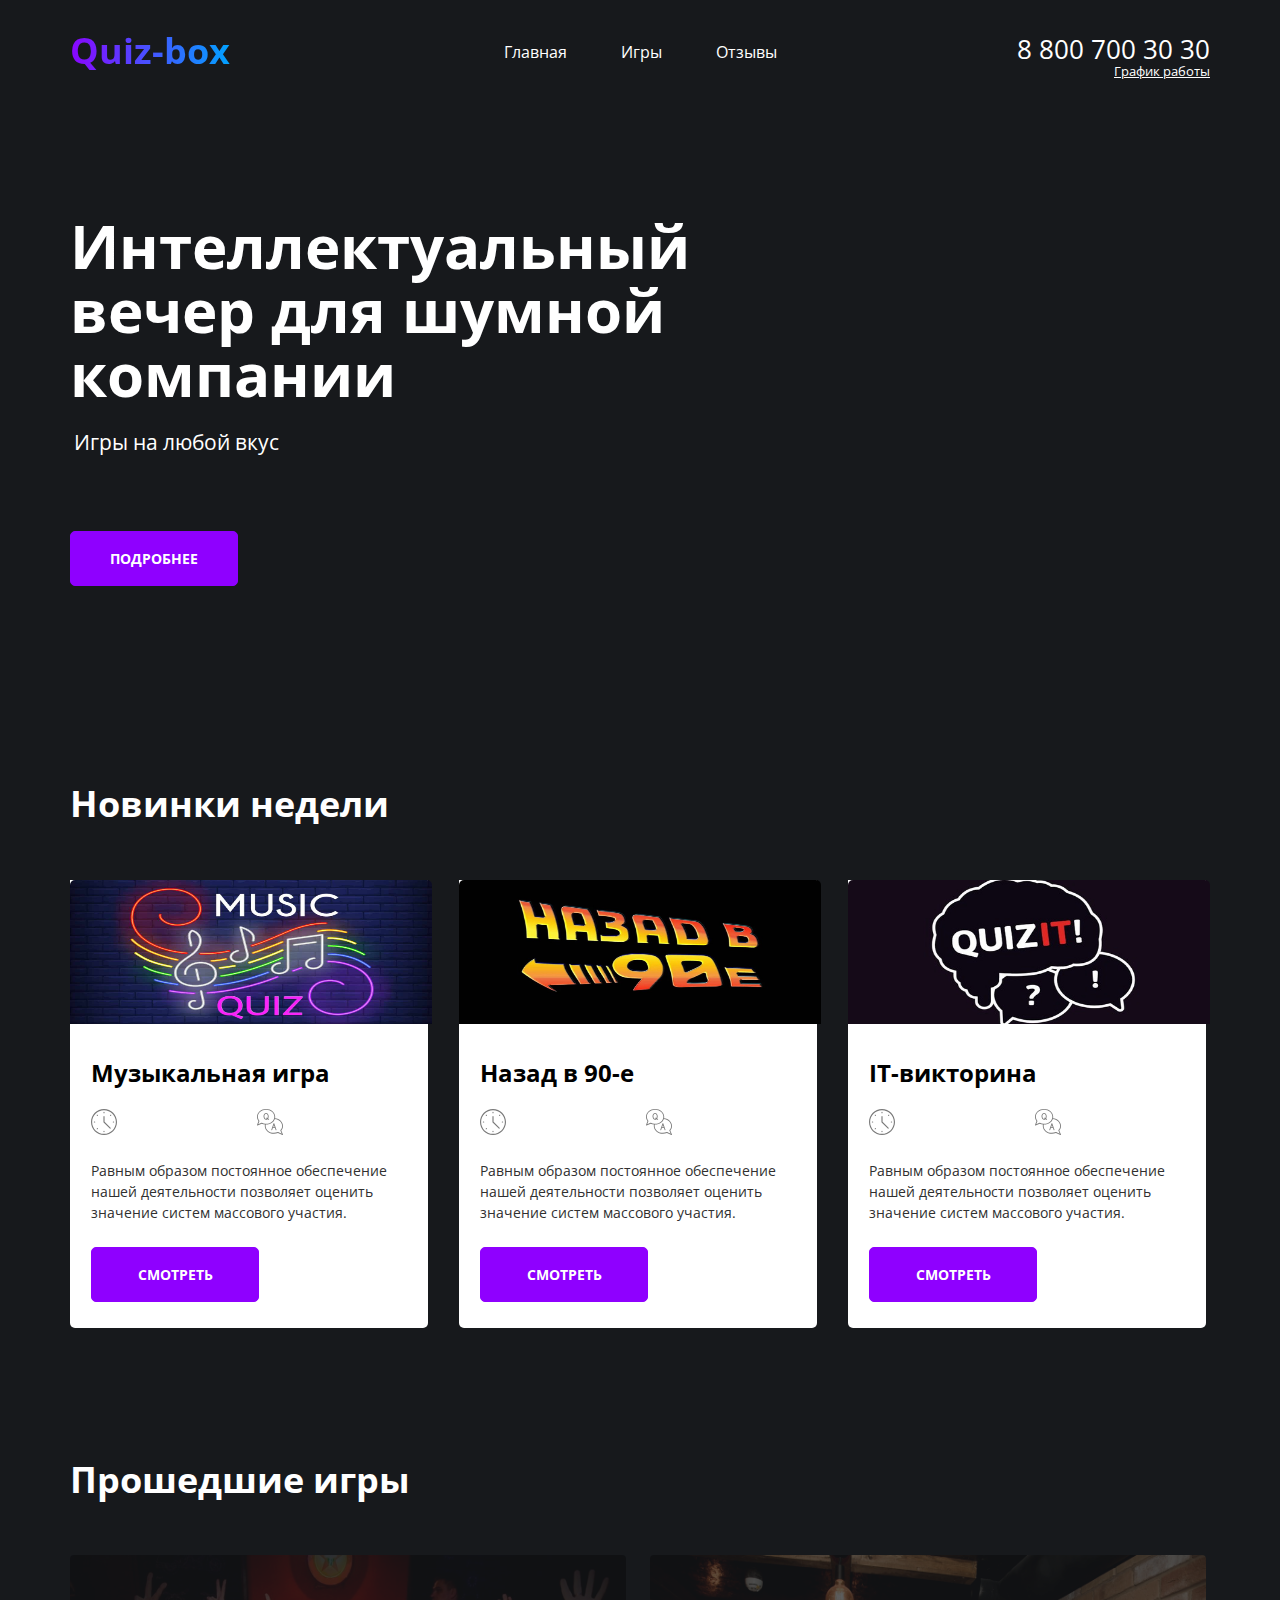
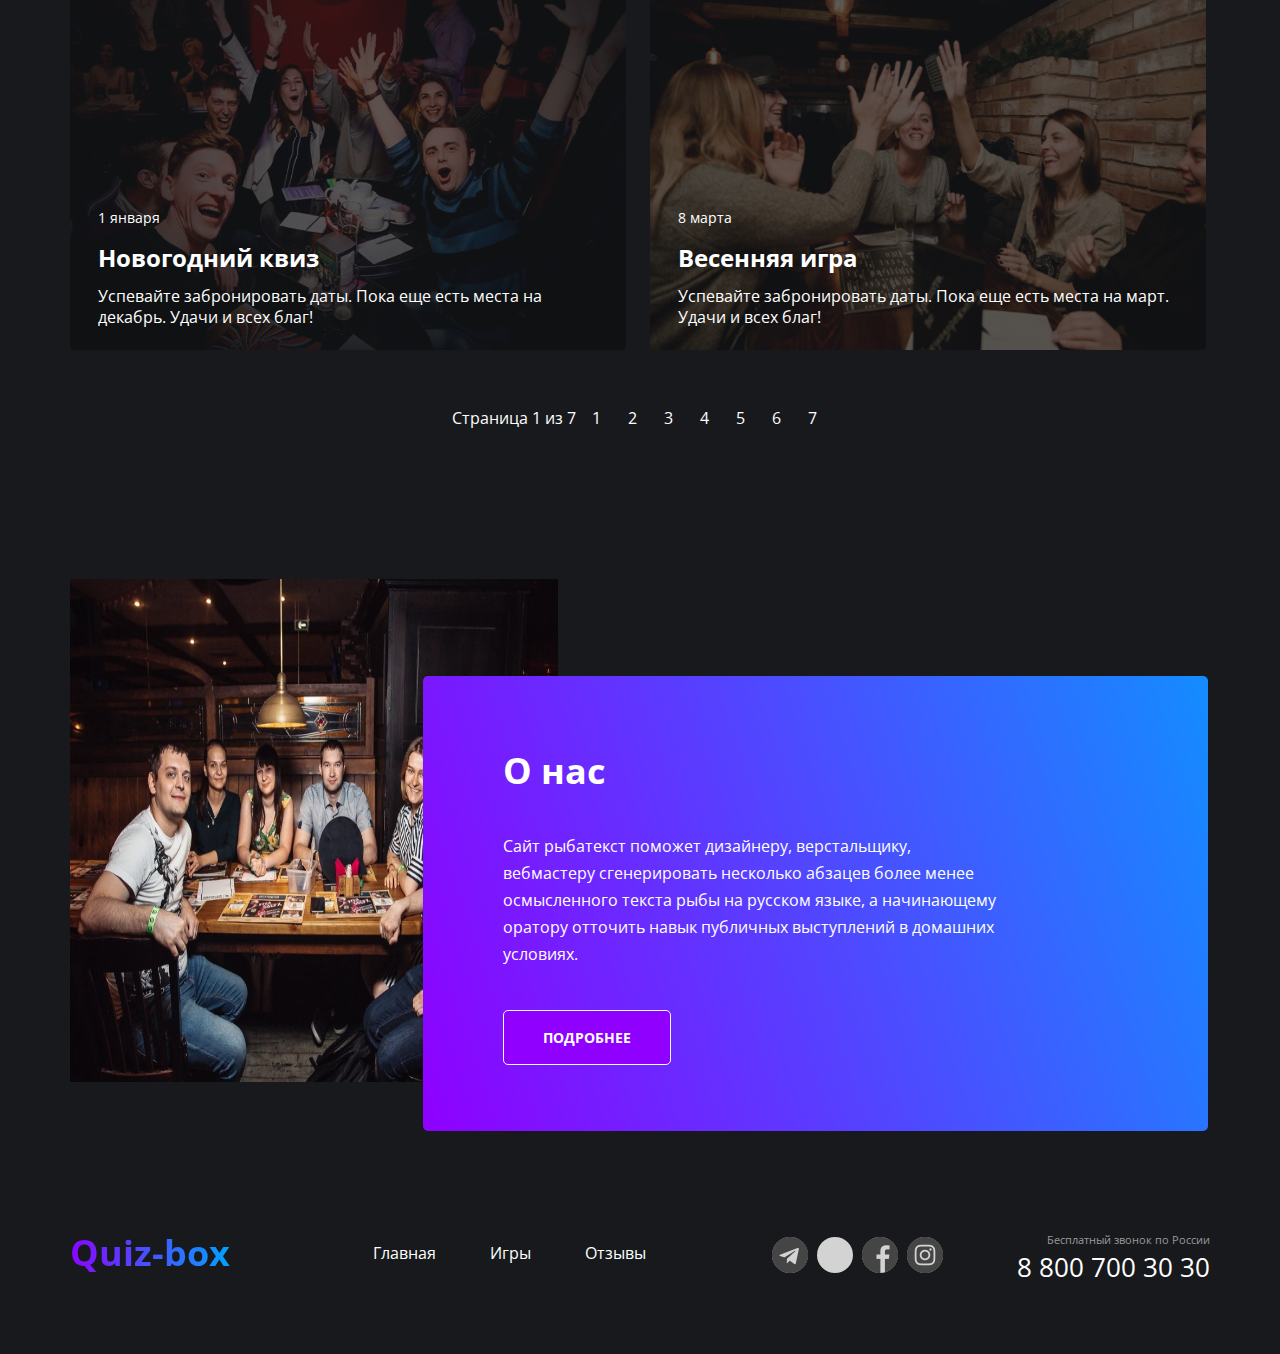
==== index.html @ 360cbf53 "Add files via upload" ====
<!DOCTYPE html>
<html lang="ru">

<head>
    <meta charset="UTF-8">
    <meta name="viewport" content="width=device-width, initial-scale=1.0">
    <link rel="preconnect" href="https://fonts.googleapis.com">
    <link rel="preconnect" href="https://fonts.gstatic.com" crossorigin>
    <link href="https://fonts.googleapis.com/css2?family=Open+Sans:ital,wght@0,400;0,700;1,600&display=swap"
        rel="stylesheet">
    <link rel="stylesheet" href="main.css">
    <title>Quiz_box</title>
</head>

<body>
    <div class="wrapper main-page-wrapper">
        <div class="container">
            <header class="header">
                <div class="logo">
                    <a href="" class="logo__link">Quiz-box</a>
                </div>
                <nav class="menu">
                    <ul class="menu__list">
                        <li class="menu__item">
                            <a href="#" class="menu__link">Главная</a>
                        </li>
                        <li class="menu__item">
                            <a href="#" class="menu__link">Игры</a>
                        </li>
                        <li class="menu__item">
                            <a href="#" class="menu__link">Отзывы</a>
                        </li>
                    </ul>
                </nav>
                <address class="contacts">
                    <a href="tel:+78007003030" class="contacts__tel">8 800 700 30 30</a>
                    <span class="contacts__graf">График работы</span>
                    <!--<img src="#" alt="" class="contacts__icon">
                <span class="contacts__work-time">пн-вс 09:00-20:00 <br>Обед: 14:00-14:30</span>
                -->
                </address>
            </header>
            <main class="main">
                <section class="preview">
                    <h1 class="preview__title">Интеллектуальный вечер для шумной компании</h1>
                    <div class="preview__info">
                        <p>Игры на любой вкус</p>
                    </div>
                    <div class="preview__button">
                        <button class="button">подробнее</button>
                    </div>
                </section>
                <section class="new-in-the-week">
                    <div class="new-in-the-week__title">
                        <h2 class="new-in-the-week__title-text">Новинки недели</h2>
                        <img src="icon\store-new-badges 1.svg" alt="NEW в снежинке" class="new-in-the-week__title-icon">
                    </div>
                    <ul class="new-in-the-week__list">
                        <li class="new-in-the-week__item">
                            <img src="img\music-quiz.jfif" alt="Ноты" class="new-in-the-week__image">
                            <div class="new-in-the-week__content">
                                <h3 class="new-in-the-week__subtitle">Музыкальная игра</h3>
                                <div class="new-in-the-week__options">
                                    <div class="new-in-the-week__options-item">
                                        <img src="icon\clock (2) 1.svg" alt="" class="new-in-the-week__options-icon">
                                        <span class="new-in-the-week__options-text">90 минут</span>
                                    </div>
                                    <div class="new-in-the-week__options-item">
                                        <img src="icon\qa (1) 1.svg" alt="" class="new-in-the-week__options-icon">
                                        <span class="new-in-the-week__options-text">70 вопросов</span>
                                    </div>
                                </div>
                                <div class="new-in-the-week__text">
                                    <p>Равным образом постоянное обеспечение
                                        нашей деятельности позволяет оценить
                                        значение систем массового участия.</p>
                                </div>
                                <div class="new-in-the-week__button">
                                    <button class="button button--border">смотреть</button>
                                </div>
                            </div>
                        </li>
                        <li class="new-in-the-week__item">
                            <img src="img\back90.jfif" alt="Назад в 90-е" class="new-in-the-week__image">
                            <div class="new-in-the-week__content">
                                <h3 class="new-in-the-week__subtitle">Назад в 90-е</h3>
                                <div class="new-in-the-week__options">
                                    <div class="new-in-the-week__options-item">
                                        <img src="icon\clock (2) 1.svg" alt="" class="new-in-the-week__options-icon">
                                        <span class="new-in-the-week__options-text">90 минут</span>
                                    </div>
                                    <div class="new-in-the-week__options-item">
                                        <img src="icon\qa (1) 1.svg" alt="" class="new-in-the-week__options-icon">
                                        <span class="new-in-the-week__options-text">70 вопросов</span>
                                    </div>
                                </div>
                                <div class="new-in-the-week__text">
                                    <p>Равным образом постоянное обеспечение
                                        нашей деятельности позволяет оценить
                                        значение систем массового участия.</p>
                                </div>
                                <div class="new-in-the-week__button">
                                    <button class="button">смотреть</button>
                                </div>
                            </div>
                        </li>
                        <li class="new-in-the-week__item">
                            <img src="img\cloud.jfif" alt="Облака со знаками вопроса" class="new-in-the-week__image">
                            <div class="new-in-the-week__content">
                                <h3 class="new-in-the-week__subtitle">IT-викторина</h3>
                                <div class="new-in-the-week__options">
                                    <div class="new-in-the-week__options-item">
                                        <img src="icon\clock (2) 1.svg" alt="" class="new-in-the-week__options-icon">
                                        <span class="new-in-the-week__options-text">90 минут</span>
                                    </div>
                                    <div class="new-in-the-week__options-item">
                                        <img src="icon\qa (1) 1.svg" alt="" class="new-in-the-week__options-icon">
                                        <span class="new-in-the-week__options-text">70 вопросов</span>
                                    </div>
                                </div>
                                <div class="new-in-the-week__text">
                                    <p>Равным образом постоянное обеспечение
                                        нашей деятельности позволяет оценить
                                        значение систем массового участия.</p>
                                </div>
                                <div class="new-in-the-week__button">
                                    <button class="button button--border">смотреть</button>
                                </div>
                            </div>
                        </li>
                    </ul>
                </section>
                <section class="past-games">
                    <h2 class="past-games__title">Прошедшие игры</h2>
                    <ul class="past-games__list">
                        <li class="past-games__item">
                            <img src="img\kto-gde-quiz.jfif" alt="Ликующие люди" class="past-games__img">
                            <div class="past-games__content">
                                <time class="past-games__date">
                                    <span class="past-games__day">1</span>
                                    <span class="past-games__manth">января</span>
                                </time>
                                <h3 class="past-games__subtitle">Новогодний квиз</h3>
                                <p class="past-games__text">Успевайте забронировать даты. Пока еще есть места на
                                    декабрь. Удачи и всех благ!</p>
                            </div>
                        </li>
                        <li class="past-games__item">
                            <img src="img\team.jfif" alt="Команда" class="past-games__img">
                            <div class="past-games__content">
                                <time class="past-games__date">
                                    <span class="past-games__day">8</span>
                                    <span class="past-games__manth">марта</span>
                                </time>
                                <h3 class="past-games__subtitle">Весенняя игра</h3>
                                <p class="past-games__text">Успевайте забронировать даты. Пока еще есть места на март.
                                    Удачи и всех благ!</p>
                            </div>
                        </li>
                    </ul>
                    <div class="paginator">
                        <div class="paginator__display">Страница 1 из 7</div>
                        <ul class="paginator__list">
                            <li class="paginator__item">
                                <a href="#" class="paginator__link">1</a>
                            </li>
                            <li class="paginator__item">
                                <a href="#" class="paginator__link">2</a>
                            </li>
                            <li class="paginator__item">
                                <a href="#" class="paginator__link">3</a>
                            </li>
                            <li class="paginator__item">
                                <a href="#" class="paginator__link">4</a>
                            </li>
                            <li class="paginator__item">
                                <a href="#" class="paginator__link">5</a>
                            </li>
                            <li class="paginator__item">
                                <a href="#" class="paginator__link">6</a>
                            </li>
                            <li class="paginator__item">
                                <a href="#" class="paginator__link">7</a>
                            </li>
                        </ul>
                    </div>
                </section>
                <section class="about-us">
                    <img src="img\kviz_pliz.jfif" alt="Люди за столом" class="about-us__img">
                    <div class="about-us__content">
                        <h2 class="about-us__title">О нас</h2>
                        <p class="about-us__text">
                            Сайт рыбатекст поможет дизайнеру, верстальщику, вебмастеру
                            сгенерировать несколько абзацев более менее осмысленного
                            текста рыбы на русском языке, а начинающему оратору
                            отточить навык публичных выступлений в домашних
                            условиях.
                        </p>
                        <div class="about-us__button">
                            <button class="button">подробнее</button>
                        </div>
                    </div>
                </section>
            </main>
            <footer class="footer">
                <div class="footer-conteiner">
                    <div class="logo">
                        <a href="" class="logo__link">Quiz-box</a>
                    </div>
                    <nav class="menu">
                        <ul class="menu__list">
                            <li class="menu__item">
                                <a href="#" class="menu__link">Главная</a>
                            </li>
                            <li class="menu__item">
                                <a href="#" class="menu__link">Игры</a>
                            </li>
                            <li class="menu__item">
                                <a href="#" class="menu__link">Отзывы</a>
                            </li>
                        </ul>
                    </nav>
                    <div class="socials">
                        <ul class="socials__list">
                            <li class="socials__item socials__item--icon--telegram">
                                <a href="#" class="socials__link">
                                    <!--<img src="img\telegram.png" alt="" class="socials__icon">-->
                                </a>
                            </li>
                            <li class="socials__item socials__item--icon--vk">
                                <a href="#" class="socials__link">
                                    <!--<img src="img\vk.png" alt="" class="socials__icon">-->
                                </a>
                            </li>
                            <li class="socials__item socials__item--icon--facebook">
                                <a href="#" class="socials__link">
                                    <!--<img src="img\facebook" alt="" class="socials__icon">-->
                                </a>
                            </li>
                            <li class="socials__item socials__item--icon--instagram">
                                <a href="#" class="socials__link">
                                    <!--<img src="img\instagram" alt="" class="socials__icon">-->
                                </a>
                            </li>
                        </ul>
                    </div>
                    <address class="contacts">
                        <div class="contacts__free-call">Бесплатный звонок по России</div>
                        <a href="tel:+78007003030" class="contacts__tel">8 800 700 30 30</a>
                    </address>
                </div>
            </footer>
        </div>
    </div>
</body>

</html>
---- main.css ----
* {
    box-sizing: border-box;
}

h1, h2, h3, h4, h5, p {
    margin: 0;
}

a {
    text-decoration: none;
    color: #fff;
}

ul {
    padding: 0;
    margin: 0;
}

ul li {
    list-style: none;
}

address {
    font-style: normal;
}

.wrapper {
   /* position: relative; */
    background: #17191C;
    color: #fff;
}

.main-page-wrapper {
    /* background: url("img/fon1.jfif") center top no-repeat, url("img/fon2.jfif") center bottom no-repeat; */
 }

.container {
    width: 1140px;
    margin: 0 auto;
}

body {
    margin: 0;
    font-family: 'Open Sans', Helvetica, sans-serif;
    font-weight: 400;
    font-size: 16px;
    line-height: 1.42;    
    -webkit-font-smoothing: antialiased;
    -moz-osx-font-smoothing: grayscale;
}

button {
    background: transparent;
    padding: 0;
    border: 1px solid transparent;
}

.header {
    position: relative;
    height: 80px;
    /* margin-left: 390px;
    margin-right: 389px; */
    margin-bottom: 134px;
}

.logo {
    display: block;
    position: absolute;
    top: 25px;
    left: 0px;
    font-size: 36px;
    font-weight: 700;
    }

.logo__link {
    background: linear-gradient(88deg, #8F00FF -2.44%, #00A3FF 100%);
    background-clip: text;
    -webkit-background-clip: text;
    -webkit-text-fill-color: transparent;
}

.menu {
    position: absolute;
    left: 50%;
    transform: translateX(-50%);
    top: 40px;
    font-size: 16px;
}

.menu__item {
    display: inline-block;
    vertical-align: middle;
    margin-right: 50px;
}

.menu__item:last-child {
    margin-right: 0;
}

.menu__link {
    color: #fff;
    text-decoration: none;
}

.menu__link:hover {
    color: #4b64e2;
}

.contacts {
    position: absolute;
    top: 30.64px;
    right: 0;
    font-style: normal;
}

.contacts__tel {
    display: block;
    text-decoration: none;
    font-size: 26px;
    margin-bottom: -7px;
}

.contacts__graf{
    display: block;
    float: right;
    font-size: 13px;
    line-height: 20px;
    text-decoration-line: underline;
}

.preview {
    position: relative;
    display: block;
    height: 273px;
    width: 637px;
   /* margin-right: 893px;
    margin-left: 392px; */
    margin-bottom: 288px;
}

.preview__title {
    font-weight: 700;
    font-size: 60px;
    line-height: 64px;
    margin-bottom: 22px;
}

.preview__info {
    font-size: 21px;
    margin-left: 4px;
    margin-bottom: 73px;
}

.button {
    border-radius: 5px;
    background: #8F00FF;
    color: #FFF;
    font-family: Open Sans, Helvetica, sans-serif;
    font-size: 14px;
    font-weight: 700;
    text-transform: uppercase;
    min-width: 168px;
    min-height: 55px;
    cursor: pointer;
}


.button:hover {
    background: #f4f0f7;
    color: #8F00FF;
}

.new-in-the-week {
   /* margin-left: 391px;
    margin-right: 390px; */
    margin-bottom: 126px;
}

.new-in-the-week__title {
    display: inline-block;
    margin-bottom: 51px;

}

.new-in-the-week__title-text {
    display: inline-block;
    font-size: 36px;
    font-weight: 700;
}

.new-in-the-week__title-icon {
    display: inline-block;
    height: 42px;
    width: 42px;
    visibility: hidden;
}

.new-in-the-week__list {
    display: inline-block;
}

.new-in-the-week__item {
    display: inline-block;
    width: 358px;
    border-radius: 0px 0px 5px 5px;
    background: #FFF;
    margin-right: 27px;
}

.new-in-the-week__item:last-child {
    margin-right: 0;
}

.new-in-the-week__image {
    width: 362px;
    height: 144px;
    border-radius: 5px 5px 0px 0px;
    margin-bottom: 26px;
}

.new-in-the-week__content {
    margin-left: 21px;
}

.new-in-the-week__subtitle {
    color: #000;
    font-size: 24px;
    font-weight: 700;
    margin-bottom: 19px;
}

.new-in-the-week__options {
    margin-bottom: 19.5px;
}

.new-in-the-week__options-item{
    display: inline-block;
    margin-right: 52px;
    margin-bottom: 23,5px;
}

.new-in-the-week__options-item:last-child {
    margin-right: 0;
}

.new-in-the-week__options-icon {
    color: #797979;
    width: 26px;
    height: 26px;
    margin-right: 10px;
}

.new-in-the-week__options-text{ 
    color: #666;
    visibility: hidden;;
}

.new-in-the-week__text {
    color: #303030;
    font-size: 14px;
    line-height: 21px;
    margin-bottom: 23.5px;
}

.new-in-the-week__subtitle .button--border {
    background: #fff;
    color: #8F00FF;
    border-radius: 5px;
    border: 1px solid #8F00FF;
   /* min-width: 136px; */
    margin-bottom: 26px;
}

.button {
    border: 1px solid #8F00FF;
    margin-bottom: 26px;
}

.past-games {
   /* margin-left: 390px;
    margin-right: 352px; */
    margin-bottom: 125px;
}

.past-games__title {
    font-size: 36px;
    font-weight: 700;
    margin-bottom: 50px;
}

.past-games__list {
   /* display: inline-block; */
    margin-bottom: 52px;
}

.past-games__item {
    display: inline-block;
    width: 556px;
    height: 395px;
    vertical-align: top;
    position: relative;
    border-radius: 4px;
    overflow: hidden;
    margin-right: 20px;
 }

 .past-games__item:last-child {
    margin-right: 0;
 }

.past-games__img {
    width: 100%;
    height: 100%;
    opacity: .3;
}
.past-games__content {
    position: absolute;
    left: 0;
    right: 0;
    bottom: 0;
    padding: 22px 28px;
}

.past-games__date {
    display: inline-block;
    font-size: 14px;
    line-height: 21px;
    margin-bottom: 12px;
}

.past-games__content > h3 {
    font-size: 24px;
    font-weight: 700;
    line-height: 36px;
    margin-bottom: 10px;
}

.past-games__content > p {
    line-height: 21px;
}

.paginator {
    text-align: center;
}

.paginator__display , .paginator__list , .paginator__item {
    display: inline-block;
}

.paginator__link {
    display: inline-block;
    height: 32px;
    width: 32px;
    background: transparent;
    border-radius: 50%;
    color: #fff;
    line-height: 32px;
    transition: .4s;
}

.paginator__link:hover {
    background: #8F00FF;
}

.about-us {
    display: inline-block;  
   /* margin-left: 311px;
    margin-right: 352px; */
    margin-bottom: 71px;
}

.about-us__img {
    display: inline-block;
    width: 488px;
    height: 563px;
    vertical-align: top;
    padding: 20px 0px 40px 0px;
}

.about-us__content {
    display: inline-block;
    width: 785px;
    height: 455px;
    margin-top: 117px;
    margin-left: -139px;
    padding: 69px 203px 84px 80px;
    border-radius: 5px;
    background: linear-gradient(71deg, #8F00FF 0%, #148CFF 100%), #212121;
    margin-right: 0;
}

.about-us__title {
    font-size: 36px;
    font-weight: 700;
    margin-bottom: 37px;
}

.about-us__text {
    line-height: 27px;
    margin-bottom: 42px;
}

.about-us__content .button {
    border: 1px solid #FFF;
}

.footer {    
    height: 152px;
    position: relative;
   /* margin-left: 390px;
    margin-right: 389px; */
}

.footer-conteiner {
    border-top: 1px solid rgba(fff .1);
}

.footer .menu {
    top: 39px;
    left: 439px;
}

.socials {
    position: absolute;
    top: 35px;
    right: 267px;
}

.socials__item {
    display: inline-block;
    vertical-align: middle;
    margin-right: 5px;
}

.socials__item:last-child {
    margin-right: 0;
}

.socials__link {
    display: block;
    text-decoration: none;
    width: 36px;
    height: 36px;
    background: center center no-repeat;
}

.socials__item--icon--telegram .socials__link {
    background: url("img/telegram.png"), lightgray 50% / cover no-repeat;    
    border-radius: 50%;
}

.socials__item--icon--vk .socials__link {
    background: url("img/vk.png"), lightgray 50% / cover no-repeat;
    border-radius: 50%;  
}

.socials__item--icon--facebook .socials__link {
    background: url("img/facebook.png"), lightgray 50% / cover no-repeat;
    border-radius: 50%; 
}

.socials__item--icon--instagram .socials__link {
    background: url("img/instagram.png"), lightgray 50% / cover no-repeat;
    border-radius: 50%;  
}

.contacts__free-call {
    position: absolute;
    display: inline-block;
    bottom: 16px;
    right: 0;
    font-size: 11px;
    line-height: 20px;
    color: #9A9A9A;
    margin-bottom: 13px;
}

.footer .contacts {
    top: 47.64px;
}
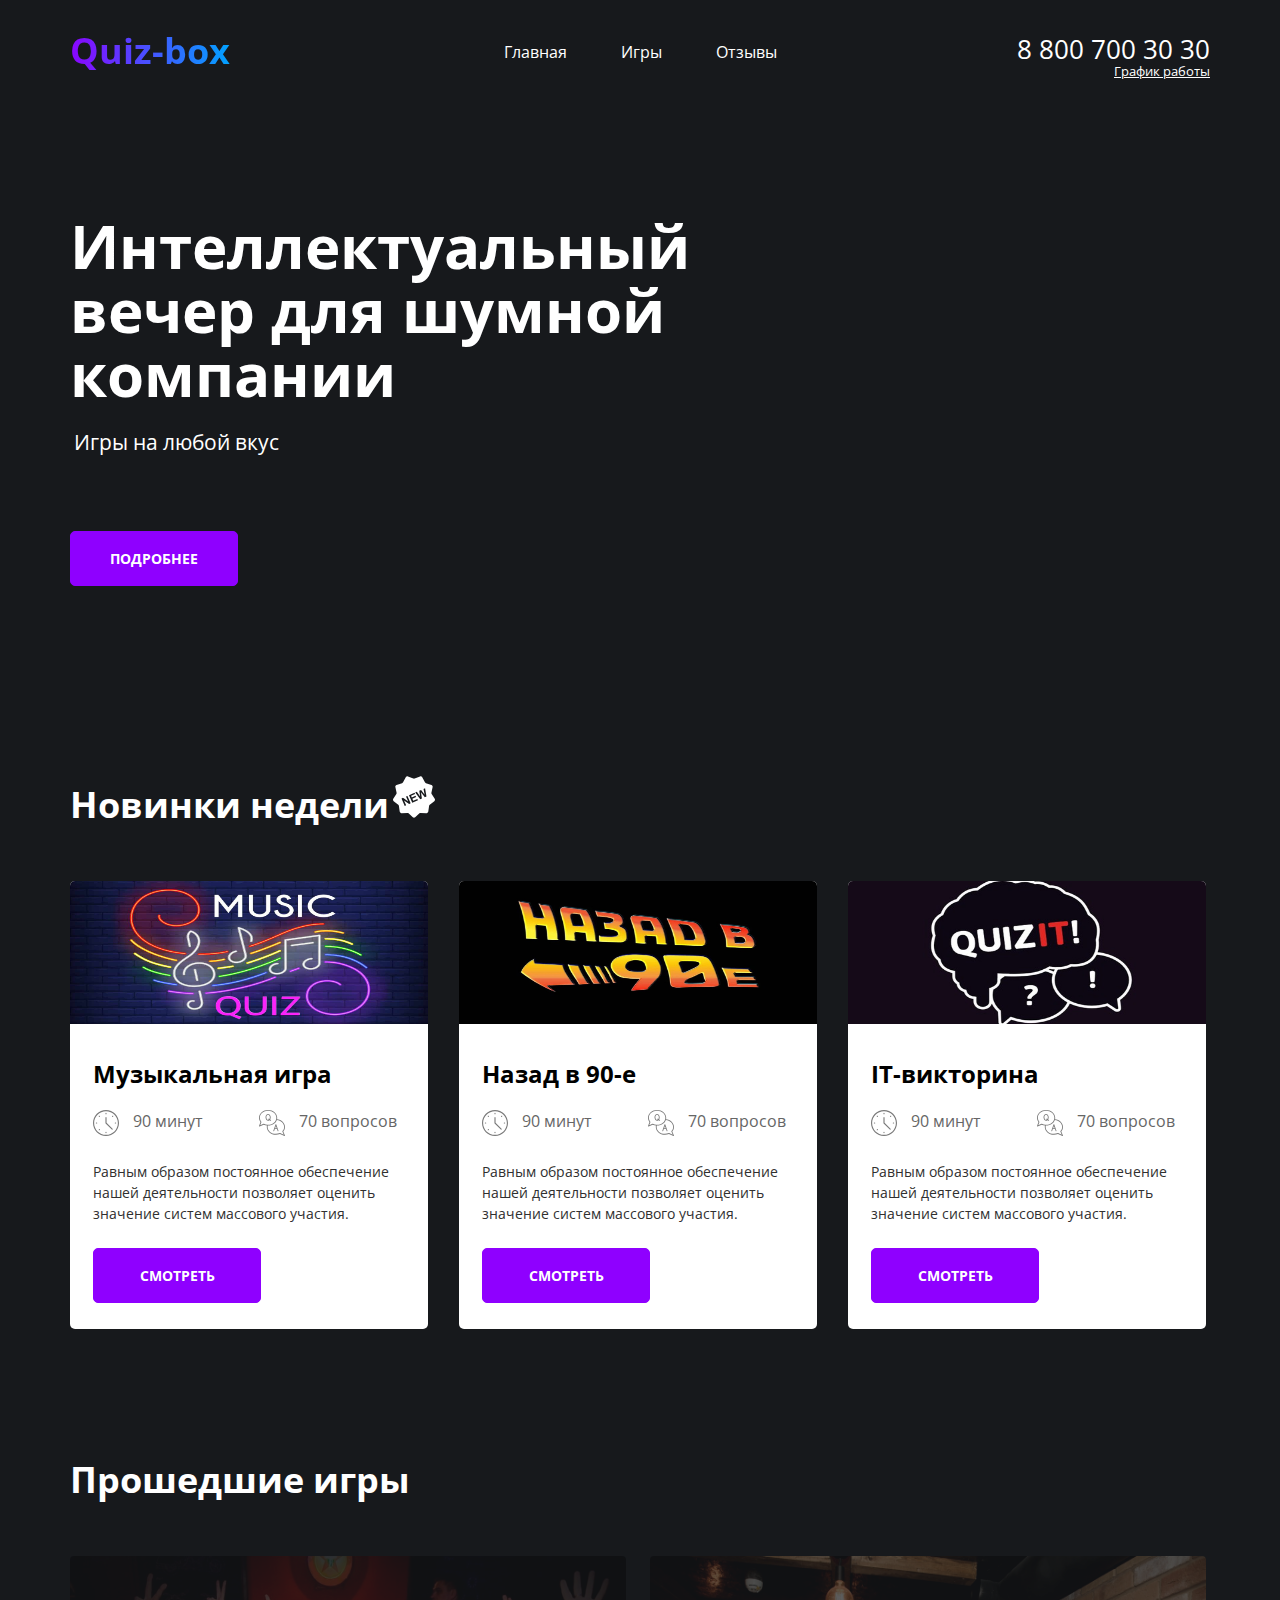
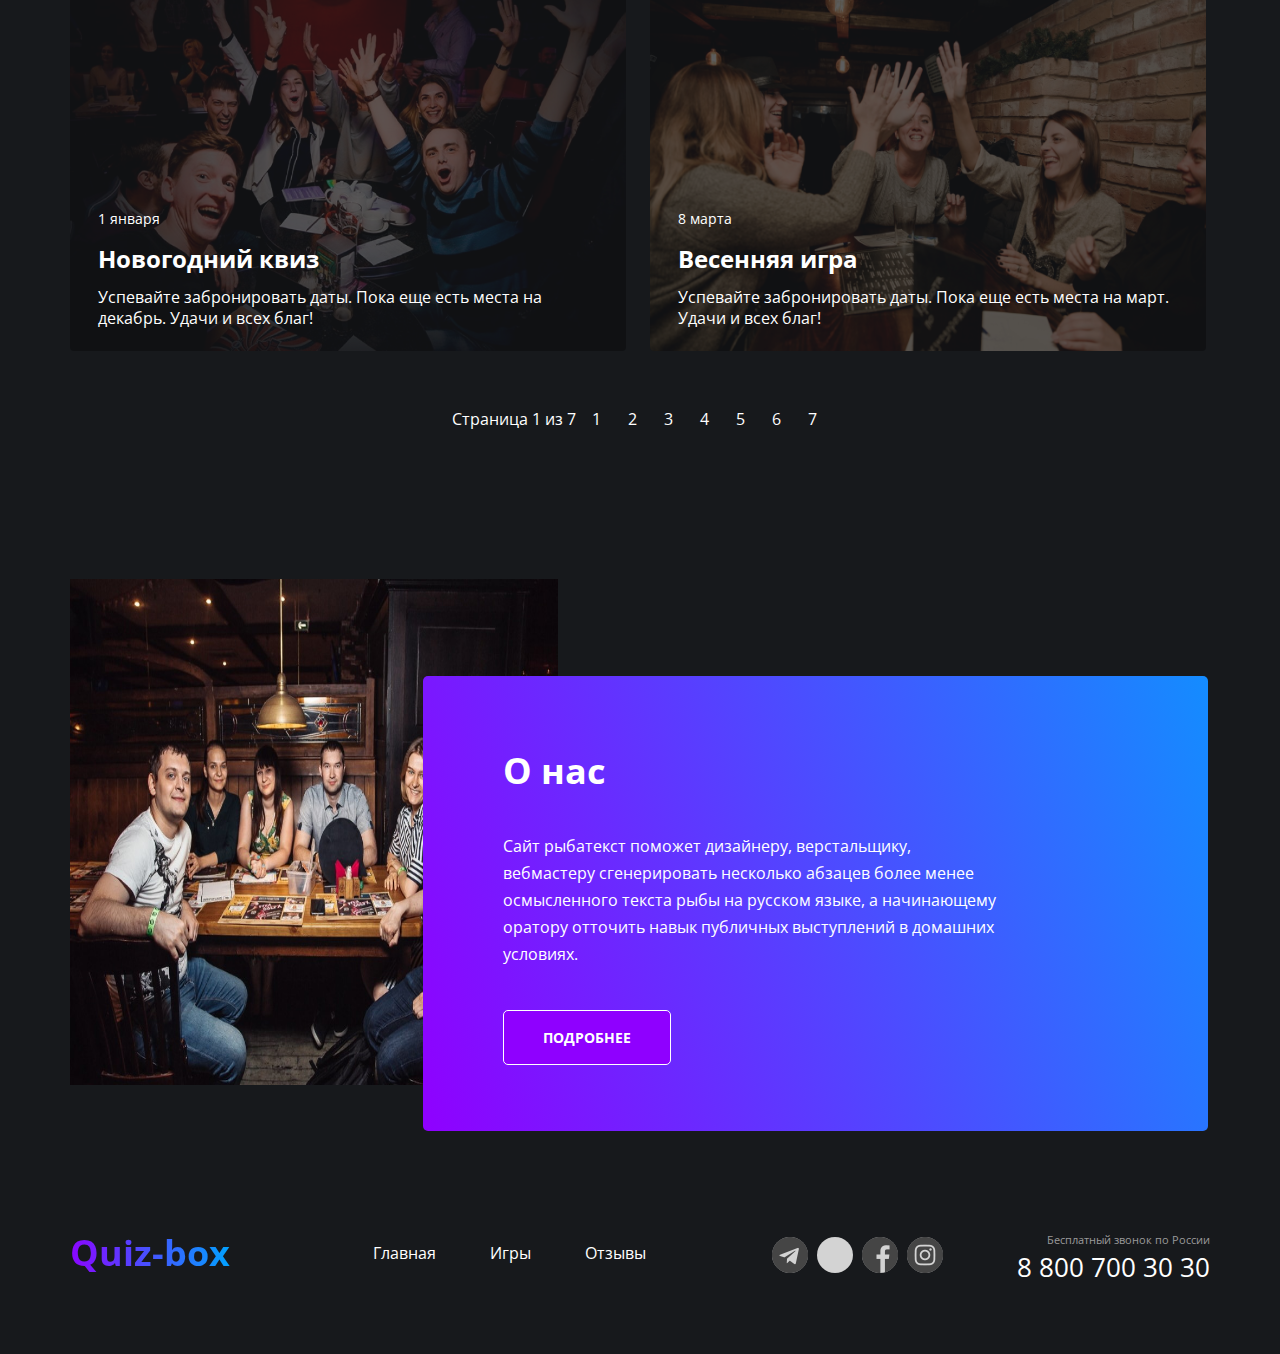
==== commit b8a13aaa: "Add files via upload" ====
--- a/index.html
+++ b/index.html
@@ -53,7 +53,7 @@
                 <section class="new-in-the-week">
                     <div class="new-in-the-week__title">
                         <h2 class="new-in-the-week__title-text">Новинки недели</h2>
-                        <img src="icon\store-new-badges 1.svg" alt="NEW в снежинке" class="new-in-the-week__title-icon">
+                        <img src="icon/store-new-badges 1.svg" alt="NEW в снежинке" class="new-in-the-week__title-icon">
                     </div>
                     <ul class="new-in-the-week__list">
                         <li class="new-in-the-week__item">
--- a/main.css
+++ b/main.css
@@ -25,7 +25,6 @@
 }
 
 .wrapper {
-   /* position: relative; */
     background: #17191C;
     color: #fff;
 }
@@ -58,8 +57,6 @@
 .header {
     position: relative;
     height: 80px;
-    /* margin-left: 390px;
-    margin-right: 389px; */
     margin-bottom: 134px;
 }
 
@@ -111,6 +108,7 @@
     top: 30.64px;
     right: 0;
     font-style: normal;
+    text-align: right;
 }
 
 .contacts__tel {
@@ -122,20 +120,14 @@
 
 .contacts__graf{
     display: block;
-    float: right;
     font-size: 13px;
     line-height: 20px;
     text-decoration-line: underline;
 }
 
 .preview {
-    position: relative;
-    display: block;
-    height: 273px;
     width: 637px;
-   /* margin-right: 893px;
-    margin-left: 392px; */
-    margin-bottom: 288px;
+    margin-bottom: 190px;
 }
 
 .preview__title {
@@ -171,9 +163,7 @@
 }
 
 .new-in-the-week {
-   /* margin-left: 391px;
-    margin-right: 390px; */
-    margin-bottom: 126px;
+    margin-bottom: 120px;
 }
 
 .new-in-the-week__title {
@@ -192,7 +182,6 @@
     display: inline-block;
     height: 42px;
     width: 42px;
-    visibility: hidden;
 }
 
 .new-in-the-week__list {
@@ -202,9 +191,10 @@
 .new-in-the-week__item {
     display: inline-block;
     width: 358px;
-    border-radius: 0px 0px 5px 5px;
+    border-radius: 5px;
     background: #FFF;
     margin-right: 27px;
+    overflow: hidden;
 }
 
 .new-in-the-week__item:last-child {
@@ -212,14 +202,13 @@
 }
 
 .new-in-the-week__image {
-    width: 362px;
-    height: 144px;
-    border-radius: 5px 5px 0px 0px;
-    margin-bottom: 26px;
+    width: 100%;
+    height: 143px;
+    margin-bottom: 5px;
 }
 
 .new-in-the-week__content {
-    margin-left: 21px;
+    padding: 22px 16px 26px 23px;
 }
 
 .new-in-the-week__subtitle {
@@ -230,7 +219,7 @@
 }
 
 .new-in-the-week__options {
-    margin-bottom: 19.5px;
+    margin-bottom:25.5px;
 }
 
 .new-in-the-week__options-item{
@@ -248,11 +237,11 @@
     width: 26px;
     height: 26px;
     margin-right: 10px;
+    vertical-align: middle;
 }
 
 .new-in-the-week__options-text{ 
     color: #666;
-    visibility: hidden;;
 }
 
 .new-in-the-week__text {
@@ -267,19 +256,15 @@
     color: #8F00FF;
     border-radius: 5px;
     border: 1px solid #8F00FF;
-   /* min-width: 136px; */
     margin-bottom: 26px;
 }
 
 .button {
     border: 1px solid #8F00FF;
-    margin-bottom: 26px;
 }
 
 .past-games {
-   /* margin-left: 390px;
-    margin-right: 352px; */
-    margin-bottom: 125px;
+    margin-bottom: 144px;
 }
 
 .past-games__title {
@@ -289,7 +274,6 @@
 }
 
 .past-games__list {
-   /* display: inline-block; */
     margin-bottom: 52px;
 }
 
@@ -364,24 +348,21 @@
 
 .about-us {
     display: inline-block;  
-   /* margin-left: 311px;
-    margin-right: 352px; */
     margin-bottom: 71px;
 }
 
 .about-us__img {
     display: inline-block;
     width: 488px;
-    height: 563px;
+    height: 506px;
     vertical-align: top;
-    padding: 20px 0px 40px 0px;
 }
 
 .about-us__content {
     display: inline-block;
     width: 785px;
     height: 455px;
-    margin-top: 117px;
+    margin-top: 97px;
     margin-left: -139px;
     padding: 69px 203px 84px 80px;
     border-radius: 5px;
@@ -407,8 +388,6 @@
 .footer {    
     height: 152px;
     position: relative;
-   /* margin-left: 390px;
-    margin-right: 389px; */
 }
 
 .footer-conteiner {
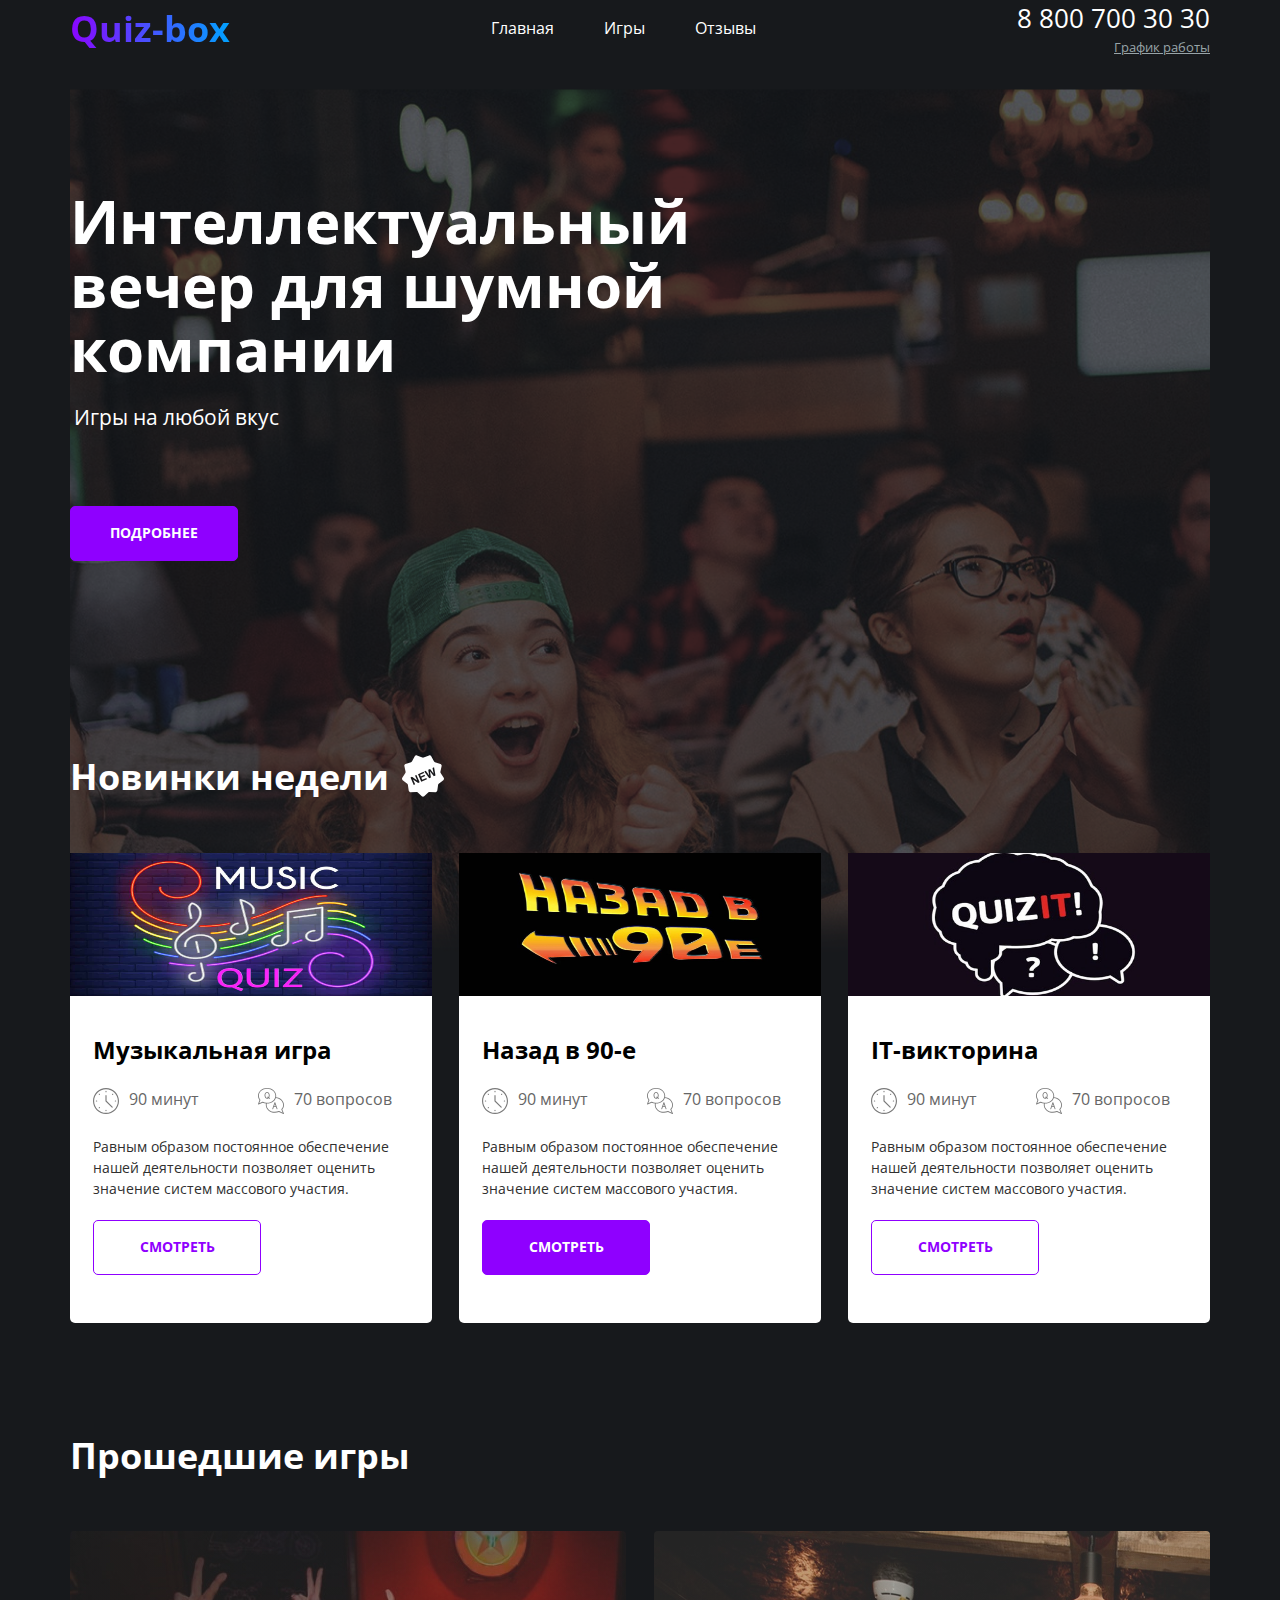
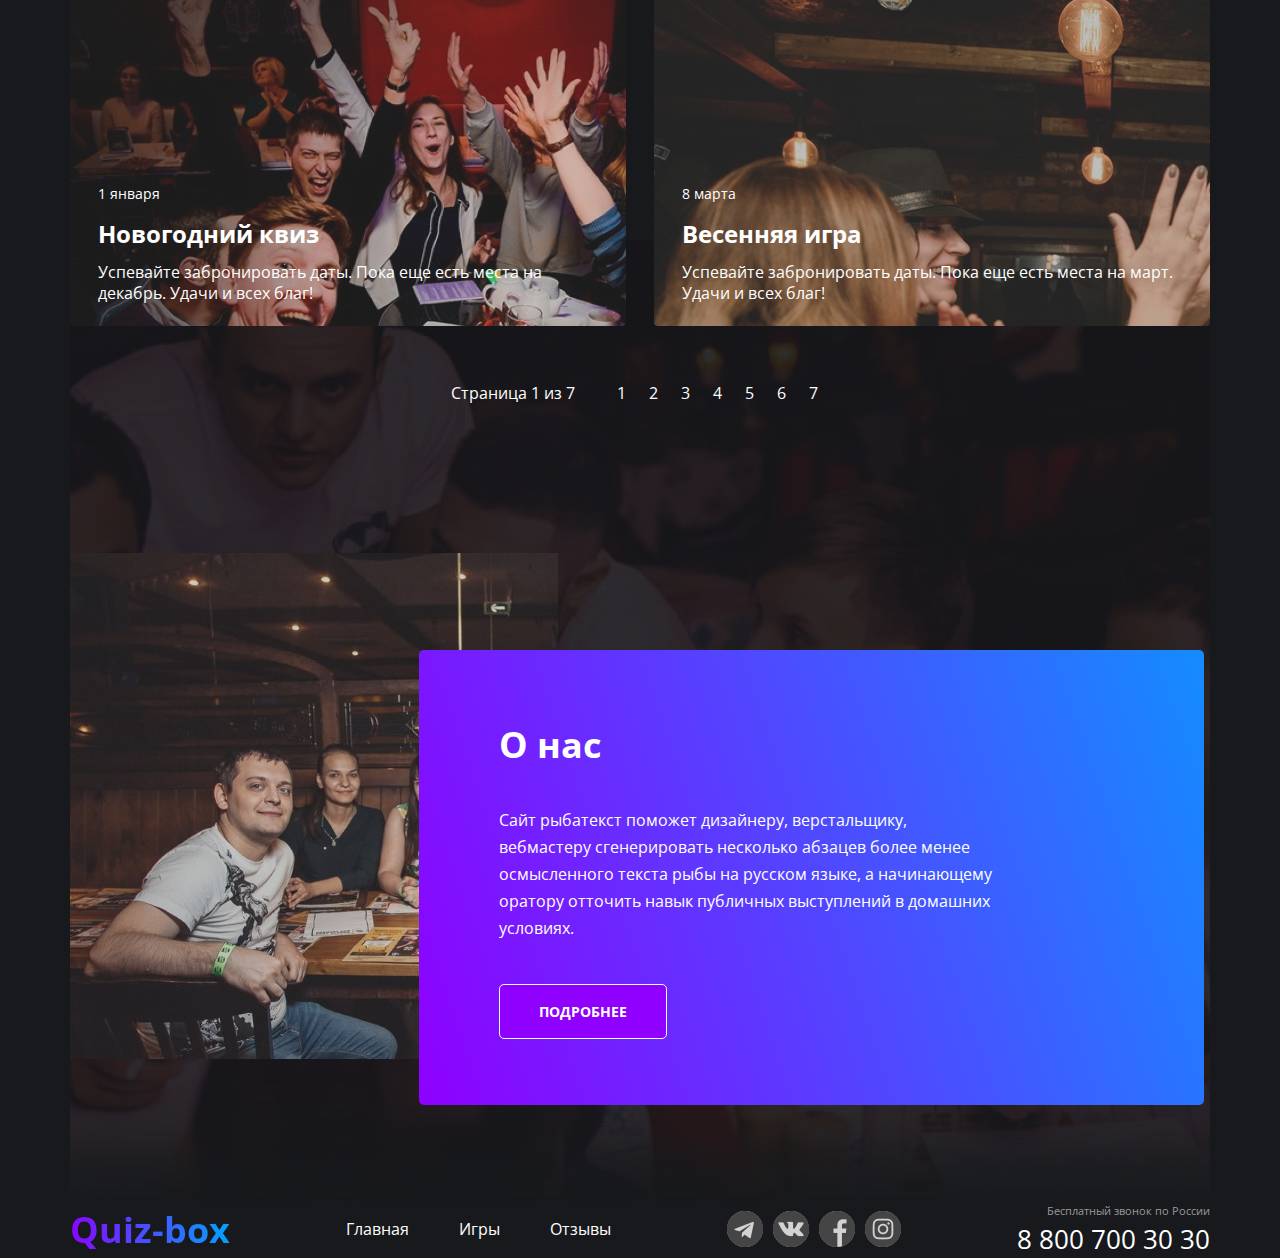
==== commit 921b3bcd: "Add files via upload" ====
--- a/index.html
+++ b/index.html
@@ -4,11 +4,9 @@
 <head>
     <meta charset="UTF-8">
     <meta name="viewport" content="width=device-width, initial-scale=1.0">
-    <link rel="preconnect" href="https://fonts.googleapis.com">
-    <link rel="preconnect" href="https://fonts.gstatic.com" crossorigin>
-    <link href="https://fonts.googleapis.com/css2?family=Open+Sans:ital,wght@0,400;0,700;1,600&display=swap"
-        rel="stylesheet">
-    <link rel="stylesheet" href="main.css">
+
+    <link rel="stylesheet" href="./css/main.css">
+
     <title>Quiz_box</title>
 </head>
 
@@ -32,16 +30,16 @@
                         </li>
                     </ul>
                 </nav>
-                <address class="contacts">
+                <address class="contacts ">
                     <a href="tel:+78007003030" class="contacts__tel">8 800 700 30 30</a>
                     <span class="contacts__graf">График работы</span>
                     <!--<img src="#" alt="" class="contacts__icon">
-                <span class="contacts__work-time">пн-вс 09:00-20:00 <br>Обед: 14:00-14:30</span>
-                -->
+                    <span class="contacts__work-time">пн-вс 09:00-20:00 <br>Обед: 14:00-14:30</span>
+                    -->
                 </address>
             </header>
-            <main class="main">
-                <section class="preview">
+            <main class="main main__container">
+                <section class="preview preview__container">
                     <h1 class="preview__title">Интеллектуальный вечер для шумной компании</h1>
                     <div class="preview__info">
                         <p>Игры на любой вкус</p>
@@ -133,8 +131,8 @@
                 <section class="past-games">
                     <h2 class="past-games__title">Прошедшие игры</h2>
                     <ul class="past-games__list">
-                        <li class="past-games__item">
-                            <img src="img\kto-gde-quiz.jfif" alt="Ликующие люди" class="past-games__img">
+                        <li class="past-games__item past-games__item-img1">
+                            <!--<img src="img\kto-gde-quiz.jfif" alt="Ликующие люди" class="past-games__img">-->
                             <div class="past-games__content">
                                 <time class="past-games__date">
                                     <span class="past-games__day">1</span>
@@ -145,8 +143,8 @@
                                     декабрь. Удачи и всех благ!</p>
                             </div>
                         </li>
-                        <li class="past-games__item">
-                            <img src="img\team.jfif" alt="Команда" class="past-games__img">
+                        <li class="past-games__item past-games__item-img2">
+                            <!--<img src="img\team.jfif" alt="Команда" class="past-games__img">-->
                             <div class="past-games__content">
                                 <time class="past-games__date">
                                     <span class="past-games__day">8</span>
@@ -186,7 +184,9 @@
                     </div>
                 </section>
                 <section class="about-us">
-                    <img src="img\kviz_pliz.jfif" alt="Люди за столом" class="about-us__img">
+                    <div class="about-us__img">
+                        <!--<img src="img\kviz_pliz.jfif" alt="Люди за столом" class="about-us__img">-->
+                    </div>
                     <div class="about-us__content">
                         <h2 class="about-us__title">О нас</h2>
                         <p class="about-us__text">
@@ -204,6 +204,7 @@
             </main>
             <footer class="footer">
                 <div class="footer-conteiner">
+                    <!--<div class="footer-column-left">-->
                     <div class="logo">
                         <a href="" class="logo__link">Quiz-box</a>
                     </div>
@@ -220,9 +221,11 @@
                             </li>
                         </ul>
                     </nav>
+                    <!--</div>-->
+                    <!--<div class="footer-column-right">-->
                     <div class="socials">
                         <ul class="socials__list">
-                            <li class="socials__item socials__item--icon--telegram">
+                            <li class="socials__item          socials__item--icon--telegram">
                                 <a href="#" class="socials__link">
                                     <!--<img src="img\telegram.png" alt="" class="socials__icon">-->
                                 </a>
@@ -248,6 +251,7 @@
                         <div class="contacts__free-call">Бесплатный звонок по России</div>
                         <a href="tel:+78007003030" class="contacts__tel">8 800 700 30 30</a>
                     </address>
+                    <!--</div>-->
                 </div>
             </footer>
         </div>
--- a/css/main.css
+++ b/css/main.css
@@ -0,0 +1,19 @@
+@import url("./layout/fonts.css");
+@import url("./layout/normalize.css");
+@import url("./layout/base.css");
+
+@import url("./blocks/header.css");
+@import url("./blocks/logo.css");
+@import url("./blocks/menu.css");
+@import url("./blocks/contacts.css");
+@import url("./blocks/preview.css");
+@import url("./blocks/new-in-the-week.css");
+@import url("./blocks/past-games.css");
+@import url("./blocks/paginator.css");
+@import url("./blocks/about-us.css");
+@import url("./blocks/footer.css");
+
+@import url("./blocks/top-line.css");
+@import url("./blocks/page-content.css");
+/*@import url("./blocks/main-container.css");*/
+@import url("./blocks/partners.css");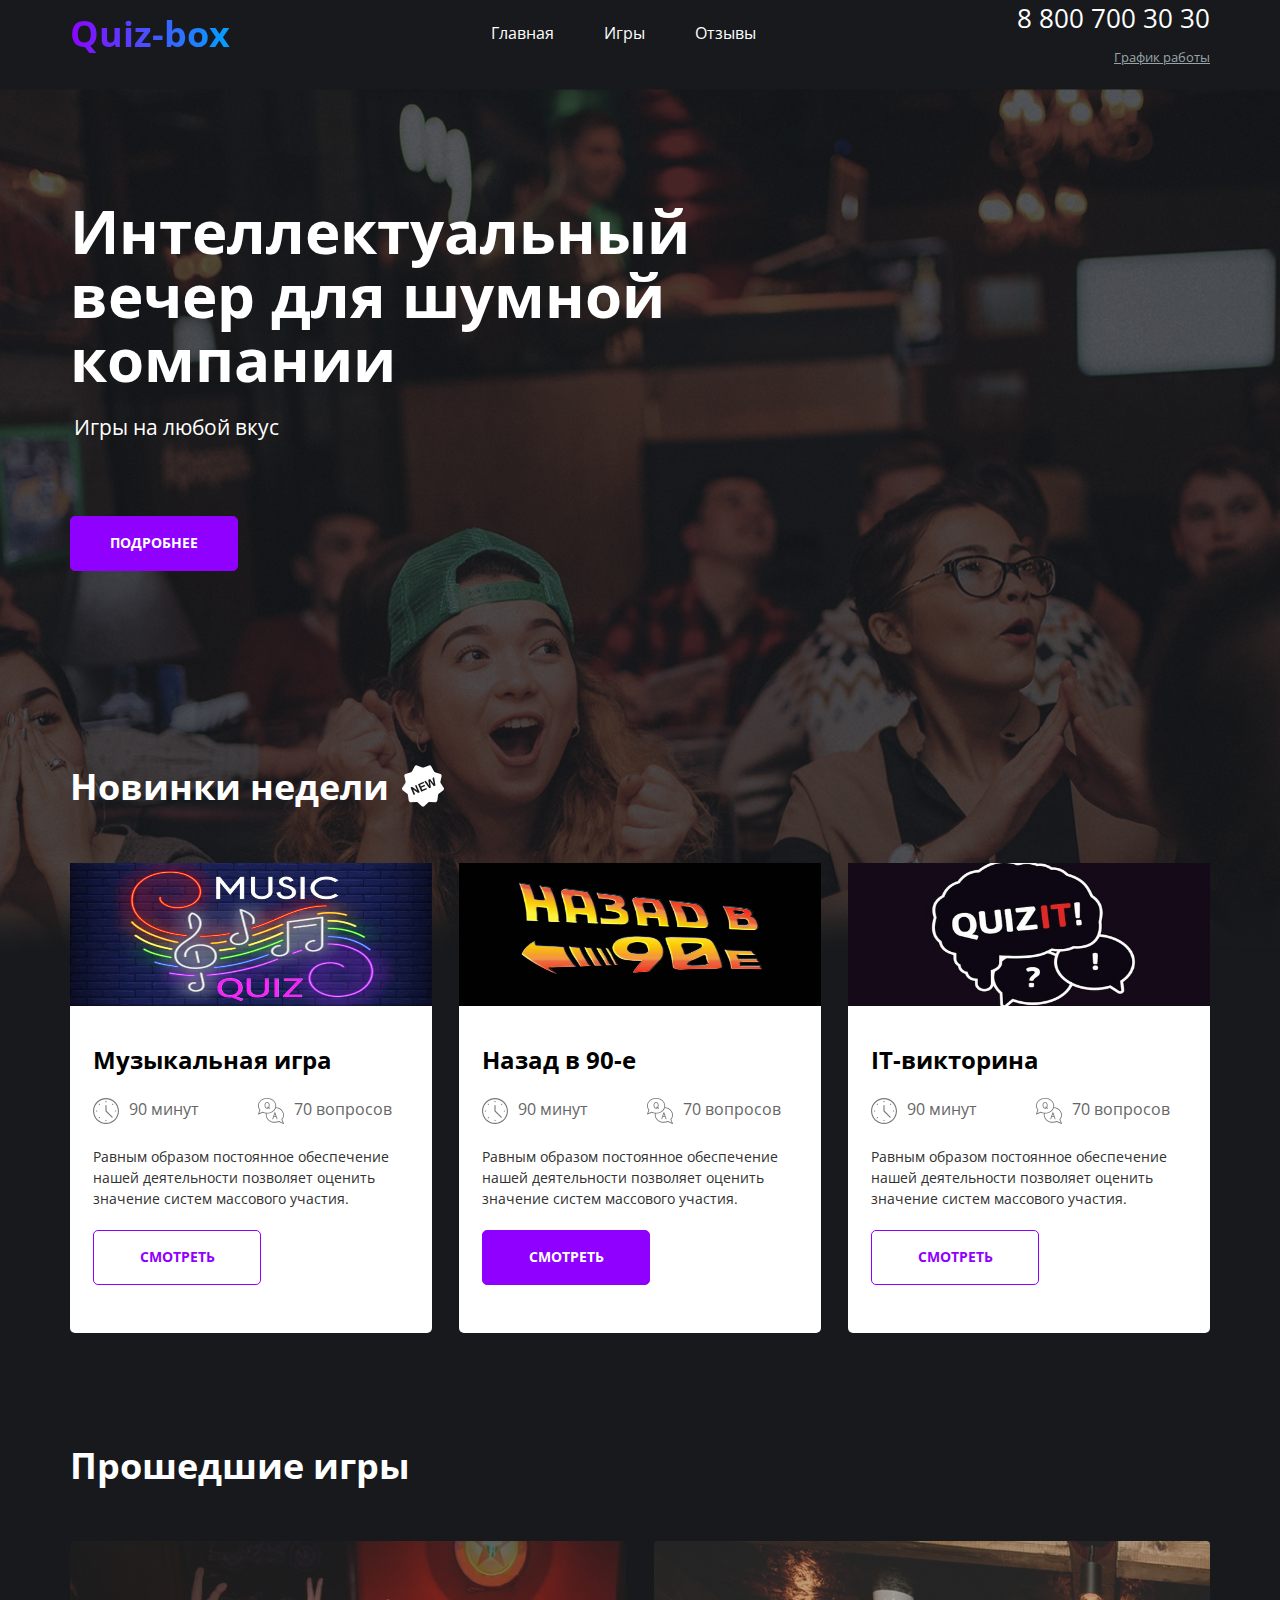
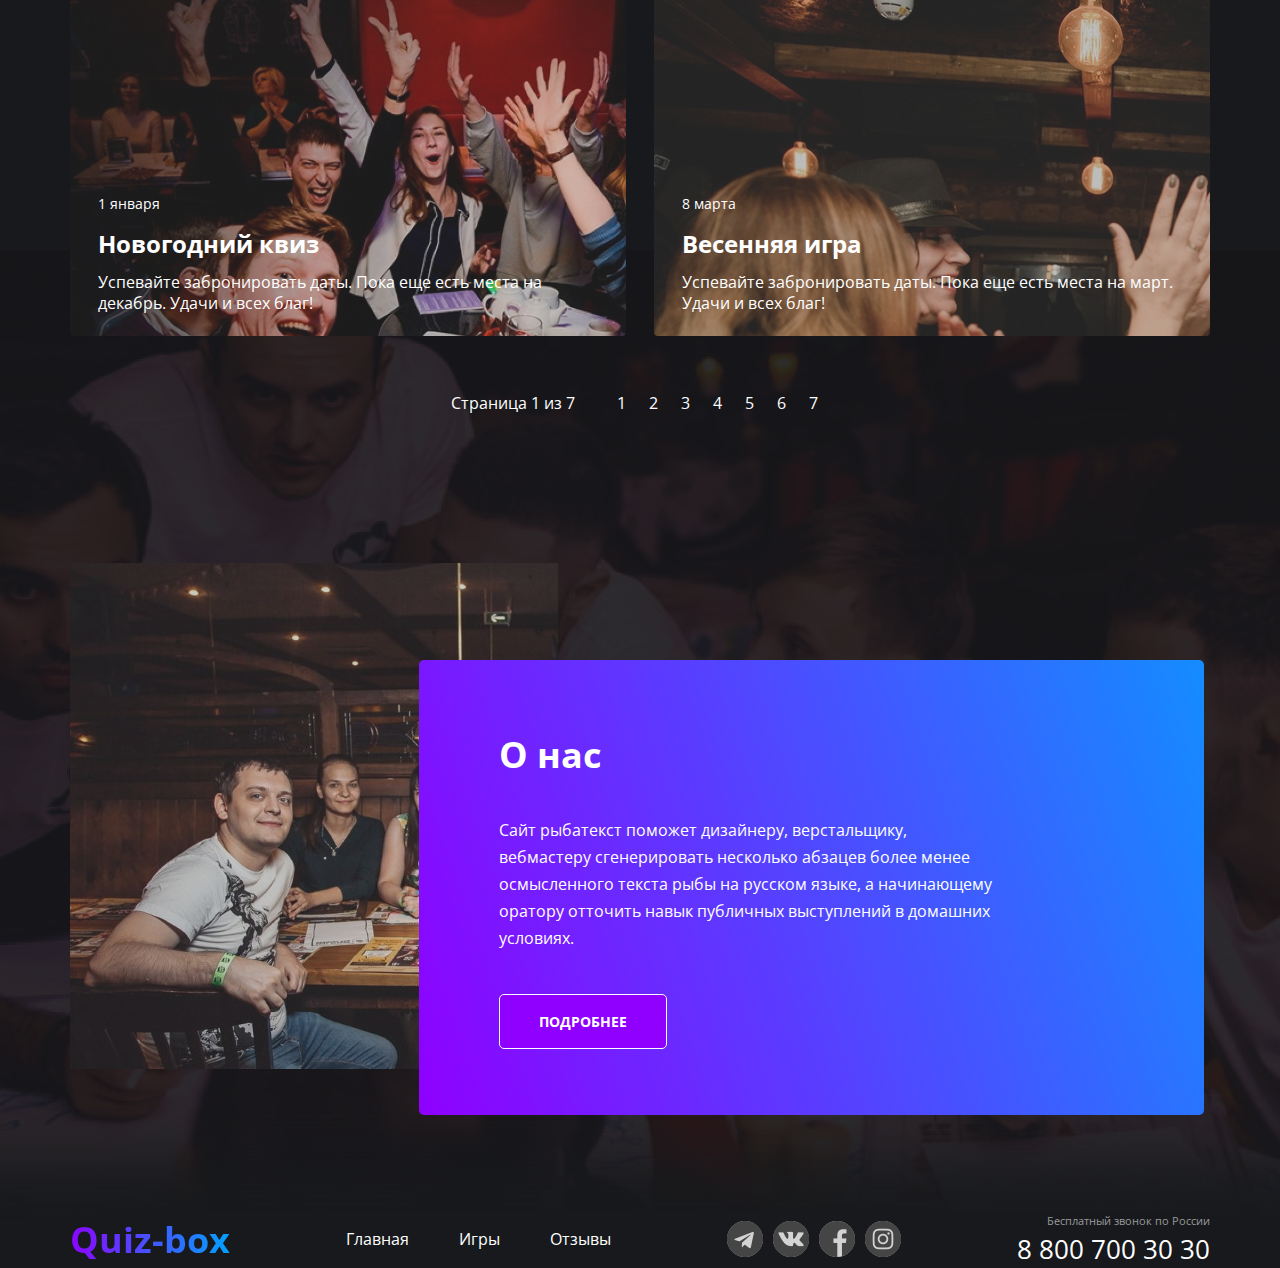
==== commit 7b055984: "Add files via upload" ====
--- a/index.html
+++ b/index.html
@@ -15,27 +15,29 @@
         <div class="container">
             <header class="header">
                 <div class="logo">
-                    <a href="" class="logo__link">Quiz-box</a>
+                    <a href="./index.html" class="logo__link">Quiz-box</a>
                 </div>
                 <nav class="menu">
                     <ul class="menu__list">
                         <li class="menu__item">
-                            <a href="#" class="menu__link">Главная</a>
+                            <a href="./index.html" class="menu__link">Главная</a>
                         </li>
                         <li class="menu__item">
-                            <a href="#" class="menu__link">Игры</a>
+                            <a href="./games.html" class="menu__link">Игры</a>
                         </li>
                         <li class="menu__item">
-                            <a href="#" class="menu__link">Отзывы</a>
+                            <a href="./reviews.html" class="menu__link">Отзывы</a>
                         </li>
                     </ul>
                 </nav>
                 <address class="contacts ">
                     <a href="tel:+78007003030" class="contacts__tel">8 800 700 30 30</a>
-                    <span class="contacts__graf">График работы</span>
-                    <!--<img src="#" alt="" class="contacts__icon">
-                    <span class="contacts__work-time">пн-вс 09:00-20:00 <br>Обед: 14:00-14:30</span>
-                    -->
+                    <div class="dropdown">
+                        <span class="contacts__graf">График работы</span>
+                        <div class="dropdown-icon">
+                            <span class="contacts__work-time"><b>пн-вс 09:00-20:00</b><br>Обед: 14:00-14:30</span>
+                        </div>
+                    </div>
                 </address>
             </header>
             <main class="main main__container">
@@ -206,18 +208,18 @@
                 <div class="footer-conteiner">
                     <!--<div class="footer-column-left">-->
                     <div class="logo">
-                        <a href="" class="logo__link">Quiz-box</a>
+                        <a href="./index.html" class="logo__link">Quiz-box</a>
                     </div>
                     <nav class="menu">
                         <ul class="menu__list">
                             <li class="menu__item">
-                                <a href="#" class="menu__link">Главная</a>
+                                <a href="./index.html" class="menu__link">Главная</a>
                             </li>
                             <li class="menu__item">
-                                <a href="#" class="menu__link">Игры</a>
+                                <a href="./games.html" class="menu__link">Игры</a>
                             </li>
                             <li class="menu__item">
-                                <a href="#" class="menu__link">Отзывы</a>
+                                <a href="./reviews.html" class="menu__link">Отзывы</a>
                             </li>
                         </ul>
                     </nav>
--- a/css/main.css
+++ b/css/main.css
@@ -15,5 +15,8 @@
 
 @import url("./blocks/top-line.css");
 @import url("./blocks/page-content.css");
-/*@import url("./blocks/main-container.css");*/
-@import url("./blocks/partners.css");+@import url("./blocks/partners.css");
+@import url("./blocks/welcome.css");
+@import url("./blocks/reviews.css");
+@import url("./blocks/separator.css");
+@import url("./blocks/form-reviews.css");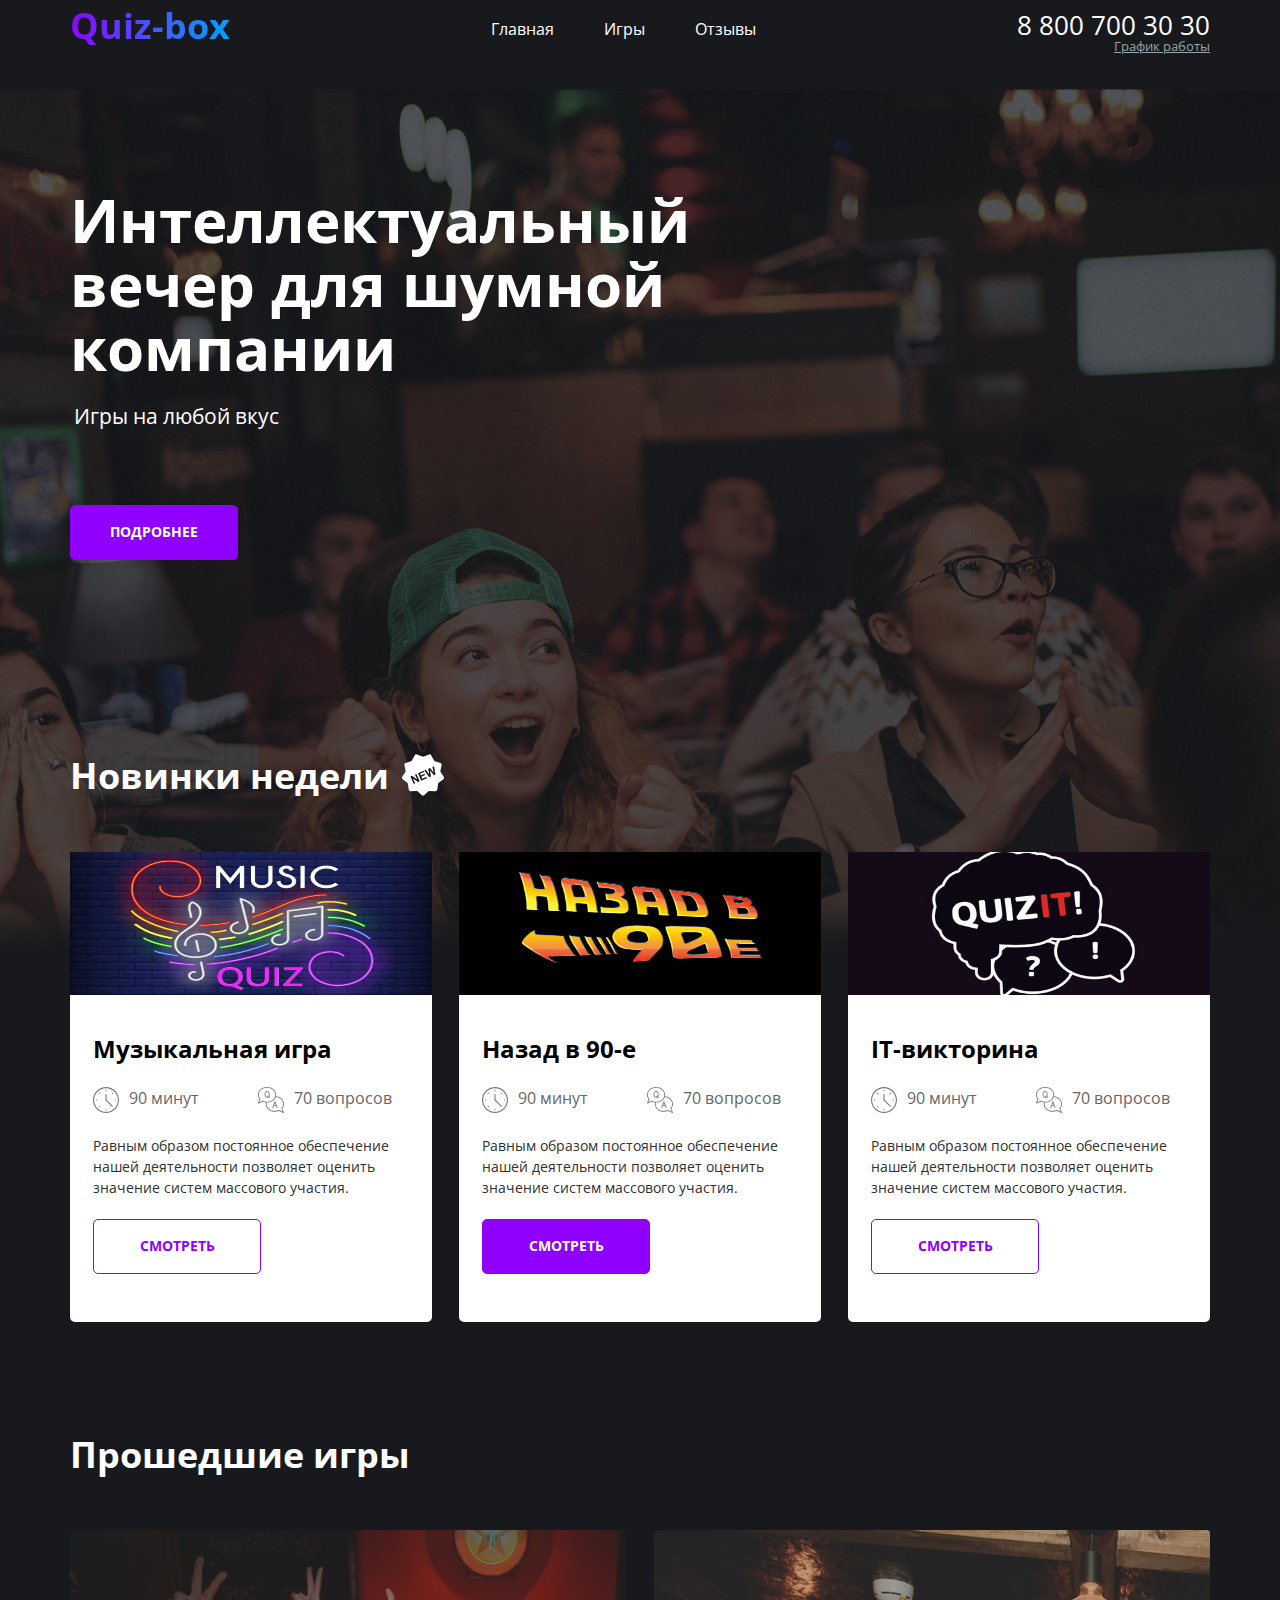
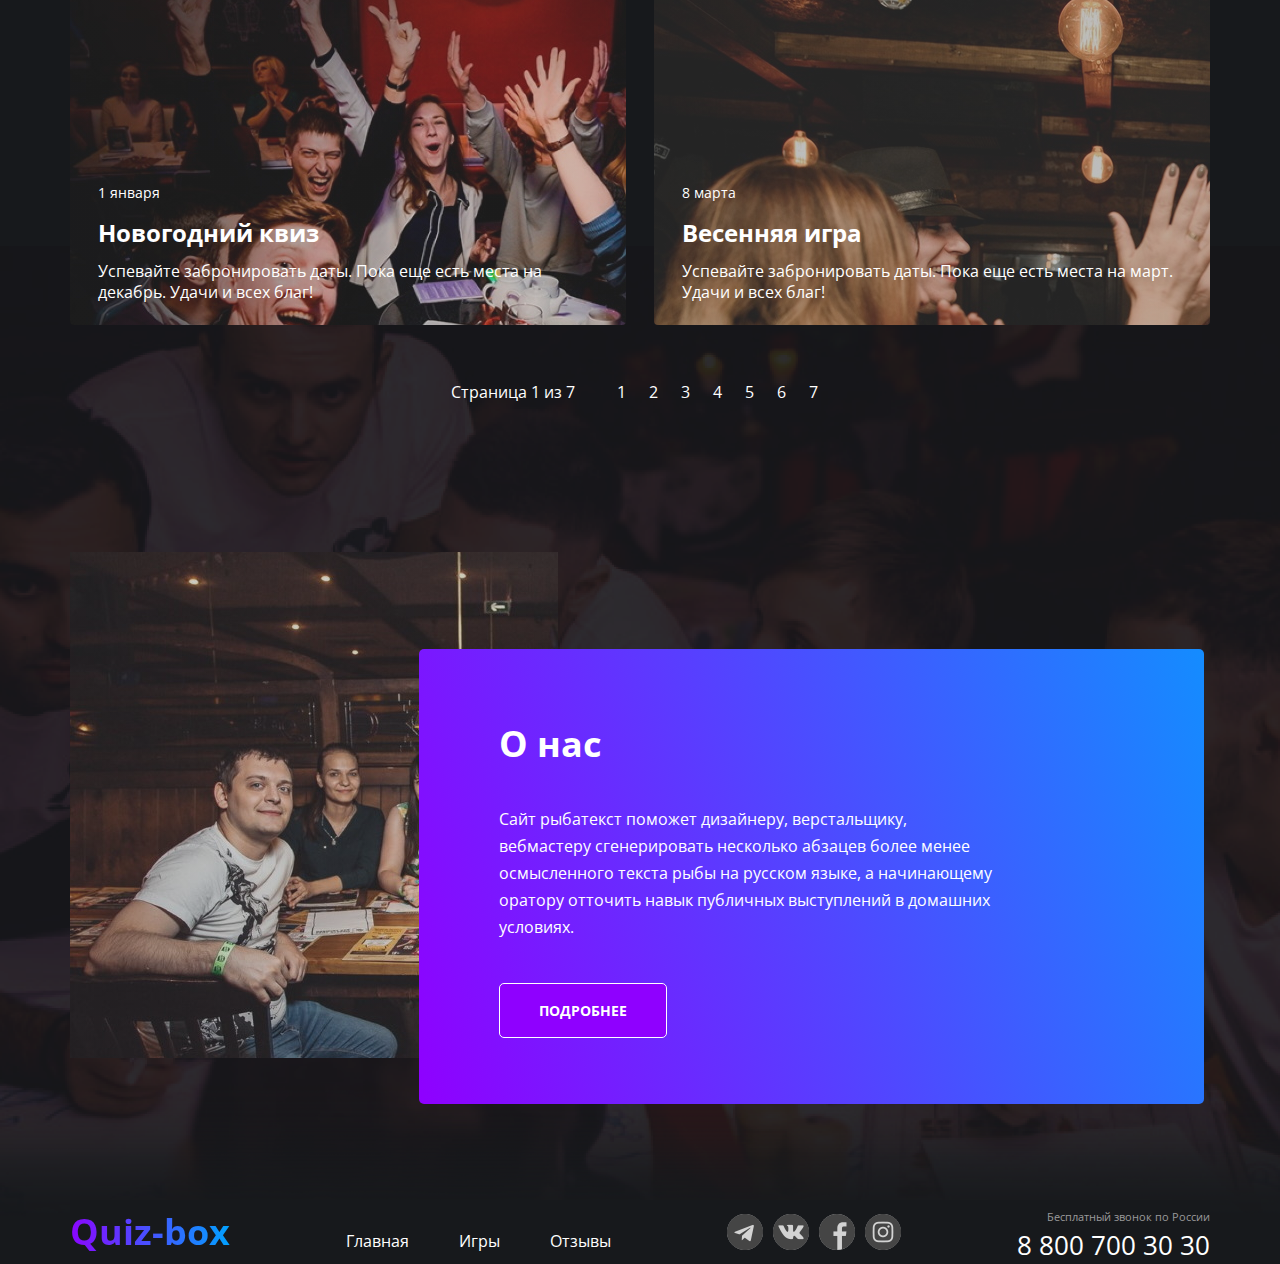
==== commit 6703f0e0: "Add files via upload" ====
--- a/index.html
+++ b/index.html
@@ -35,7 +35,10 @@
                     <div class="dropdown">
                         <span class="contacts__graf">График работы</span>
                         <div class="dropdown-icon">
-                            <span class="contacts__work-time"><b>пн-вс 09:00-20:00</b><br>Обед: 14:00-14:30</span>
+                            <div class="triangle"></div>
+                            <div class="contacts__work-time">
+                                <p><b>пн-вс 09:00-20:00</b><br>Обед: 14:00-14:30</p>
+                            </div>
                         </div>
                     </div>
                 </address>
